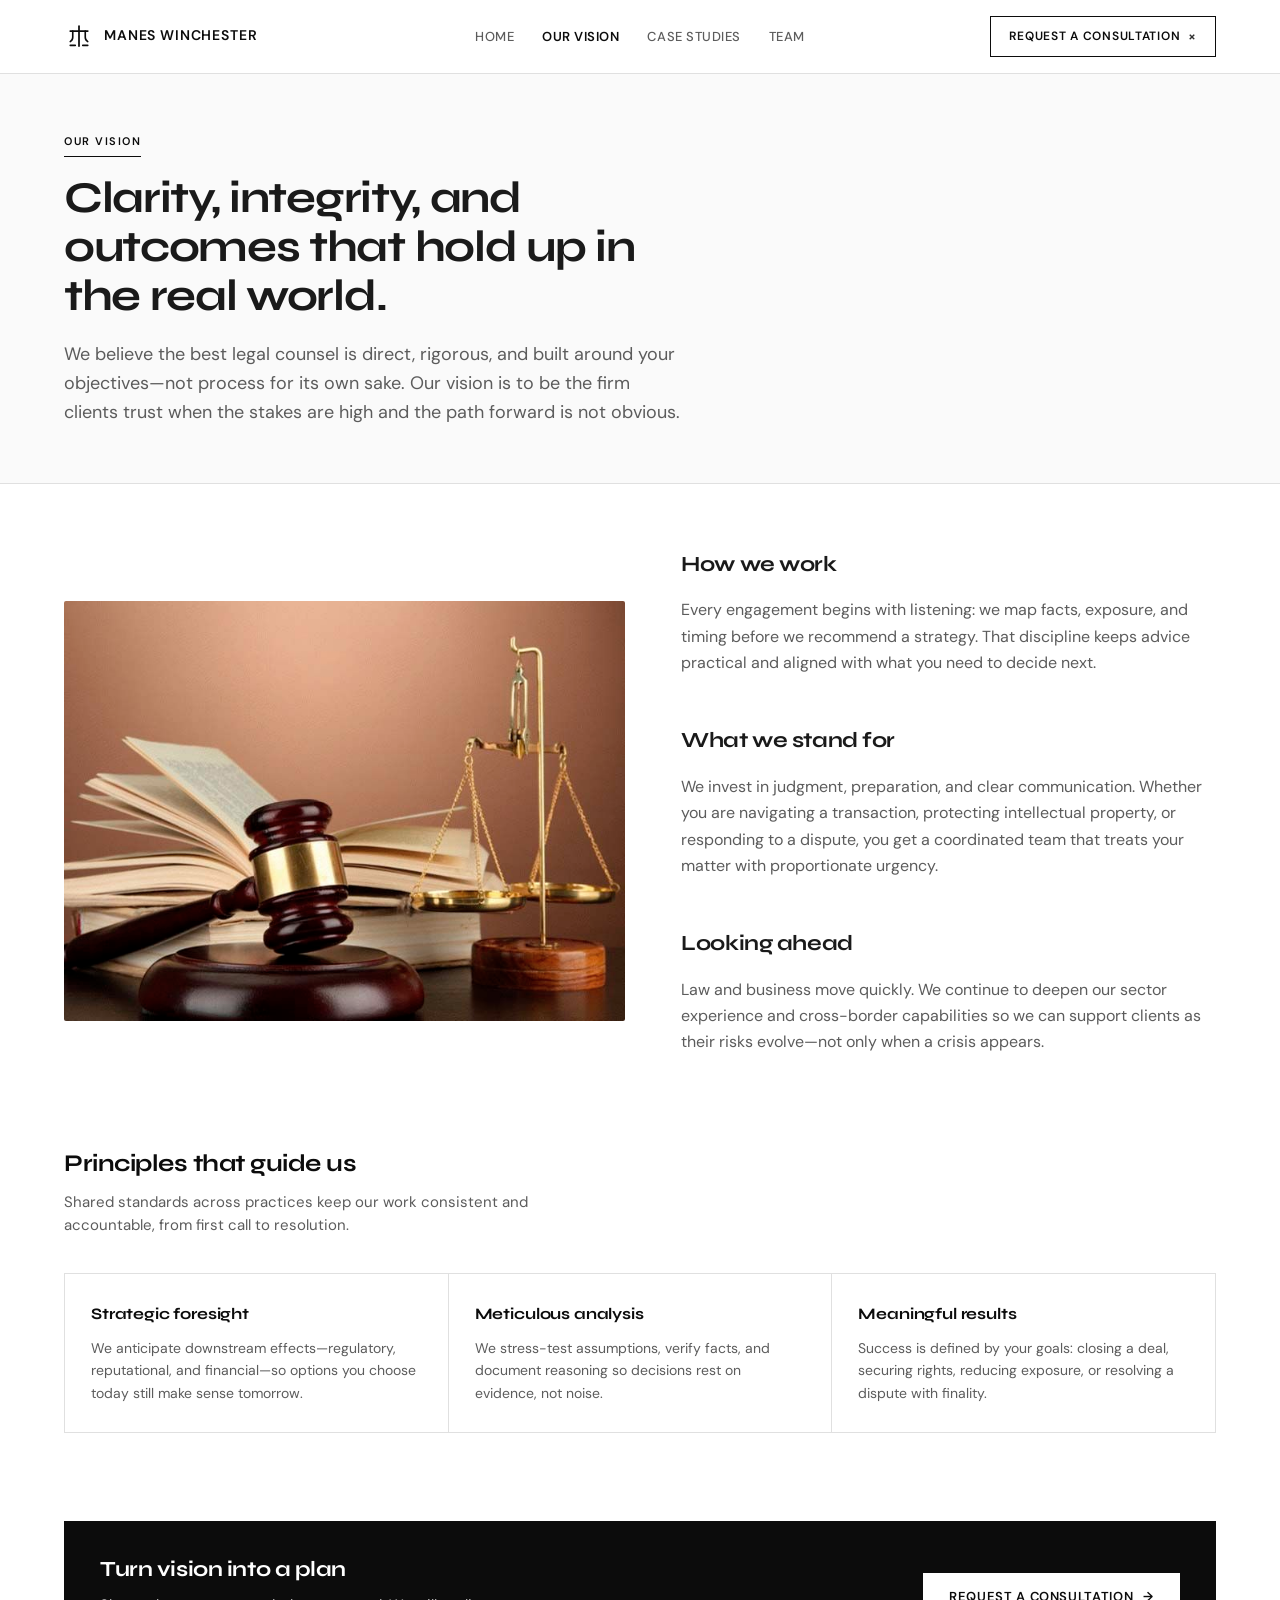
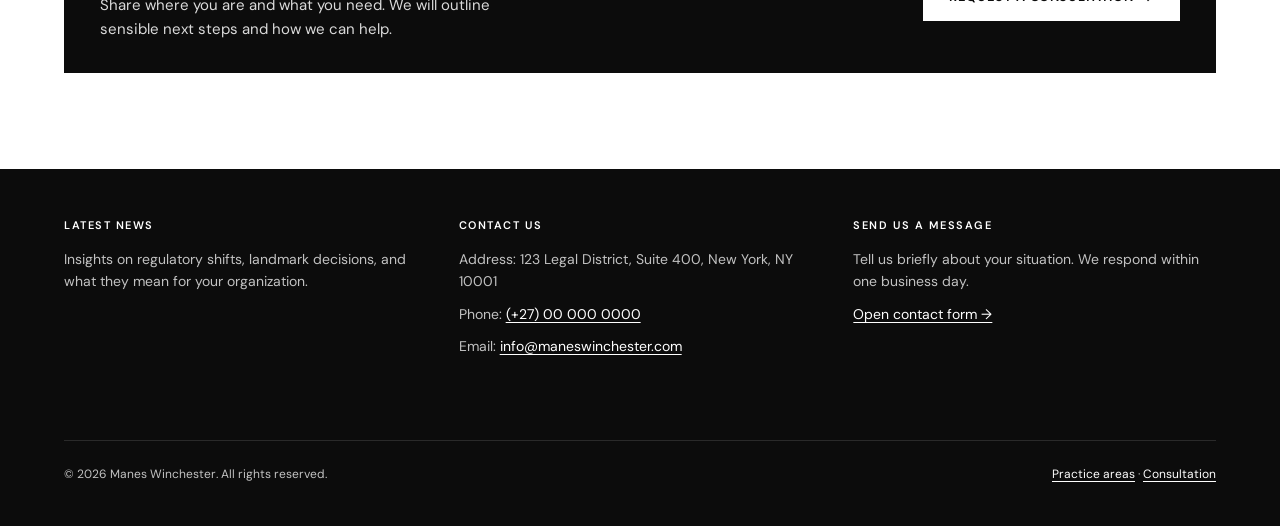
==== about.html @ 820bc34e "initial commit" ====
<!DOCTYPE html>
<html lang="en">
<head>
	<meta charset="UTF-8">
	<meta name="viewport" content="width=device-width, initial-scale=1">
	<title>Our Vision — Manes Winchester</title>
	<link rel="preconnect" href="https://fonts.googleapis.com">
	<link rel="preconnect" href="https://fonts.gstatic.com" crossorigin>
	<link href="https://fonts.googleapis.com/css2?family=DM+Sans:ital,opsz,wght@0,9..40,400;0,9..40,500;0,9..40,600;0,9..40,700;1,9..40,400&family=Syne:wght@500;600;700;800&display=swap" rel="stylesheet">
	<link rel="stylesheet" href="css/landing.css" type="text/css">
</head>
<body class="landing">
	<header class="site-nav site-nav--inner" id="top">
		<div class="landing-wrap">
			<a href="index.html" class="brand-mark" aria-label="Manes Winchester home">
				<svg width="30" height="30" viewBox="0 0 24 24" fill="none" xmlns="http://www.w3.org/2000/svg" aria-hidden="true">
					<path d="M12 4v16" stroke="currentColor" stroke-width="1.4" stroke-linecap="round"/>
					<path d="M5 8h14" stroke="currentColor" stroke-width="1.4" stroke-linecap="round"/>
					<path d="M7 8v5c0 1.5-.8 2.8-2 3.5M17 8v5c0 1.5.8 2.8 2 3.5" stroke="currentColor" stroke-width="1.3" stroke-linecap="round"/>
					<path d="M5 19.5h4M15 19.5h4" stroke="currentColor" stroke-width="1.3" stroke-linecap="round"/>
				</svg>
				<span>Manes Winchester</span>
			</a>
			<button type="button" class="nav-toggle" id="navToggle" aria-expanded="false" aria-controls="navMenu">Menu</button>
			<ul class="nav-links" id="navMenu" role="navigation">
				<li><a href="index.html">Home</a></li>
				<li><a href="about.html" aria-current="page">Our Vision</a></li>
				<li><a href="news.html">Case Studies</a></li>
				<li><a href="lawyers.html">Team</a></li>
			</ul>
			<a href="contact.html" class="btn-outline-light">Request a Consultation <span class="icon-x" aria-hidden="true">×</span></a>
		</div>
	</header>

	<main id="main">
		<section class="page-hero reveal reveal--instant" aria-labelledby="vision-heading">
			<div class="landing-wrap">
				<p class="section-label">Our Vision</p>
				<h1 id="vision-heading" class="page-hero-title">Clarity, integrity, and outcomes that hold up in the real world.</h1>
				<p class="page-hero-lede">We believe the best legal counsel is direct, rigorous, and built around your objectives—not process for its own sake. Our vision is to be the firm clients trust when the stakes are high and the path forward is not obvious.</p>
			</div>
		</section>

		<section class="vision-feature reveal" aria-labelledby="vision-story">
			<div class="landing-wrap vision-feature-grid">
				<img class="vision-feature-img" src="images/thumb-up.jpg" width="640" height="420" alt="Team collaboration">
				<div class="vision-prose" id="vision-story">
					<h2>How we work</h2>
					<p>Every engagement begins with listening: we map facts, exposure, and timing before we recommend a strategy. That discipline keeps advice practical and aligned with what you need to decide next.</p>
					<h2>What we stand for</h2>
					<p>We invest in judgment, preparation, and clear communication. Whether you are navigating a transaction, protecting intellectual property, or responding to a dispute, you get a coordinated team that treats your matter with proportionate urgency.</p>
					<h2>Looking ahead</h2>
					<p>Law and business move quickly. We continue to deepen our sector experience and cross-border capabilities so we can support clients as their risks evolve—not only when a crisis appears.</p>
				</div>
			</div>
		</section>

		<section class="vision-pillars reveal" aria-labelledby="pillars-title">
			<div class="landing-wrap">
				<div class="vision-pillars-head">
					<h2 id="pillars-title" class="vision-pillars-title">Principles that guide us</h2>
					<p class="vision-pillars-sub">Shared standards across practices keep our work consistent and accountable, from first call to resolution.</p>
				</div>
				<div class="vision-pillar-grid reveal-stagger">
					<div class="vision-pillar reveal-child">
						<h3>Strategic foresight</h3>
						<p>We anticipate downstream effects—regulatory, reputational, and financial—so options you choose today still make sense tomorrow.</p>
					</div>
					<div class="vision-pillar reveal-child">
						<h3>Meticulous analysis</h3>
						<p>We stress-test assumptions, verify facts, and document reasoning so decisions rest on evidence, not noise.</p>
					</div>
					<div class="vision-pillar reveal-child">
						<h3>Meaningful results</h3>
						<p>Success is defined by your goals: closing a deal, securing rights, reducing exposure, or resolving a dispute with finality.</p>
					</div>
				</div>
			</div>
		</section>

		<section class="vision-cta reveal" aria-labelledby="cta-heading">
			<div class="landing-wrap">
				<div class="vision-cta-inner">
					<div>
						<h2 id="cta-heading">Turn vision into a plan</h2>
						<p>Share where you are and what you need. We will outline sensible next steps and how we can help.</p>
					</div>
					<a href="contact.html" class="btn-solid-light">Request a consultation <span aria-hidden="true">→</span></a>
				</div>
			</div>
		</section>
	</main>

	<footer class="site-footer">
		<div class="landing-wrap">
			<div>
				<h4>Latest News</h4>
				<p>Insights on regulatory shifts, landmark decisions, and what they mean for your organization.</p>
			</div>
			<div>
				<h4>Contact Us</h4>
				<p><span>Address:</span> 123 Legal District, Suite 400, New York, NY 10001</p>
				<p><span>Phone:</span> <a href="tel:+1200222999">(+27) 00 000 0000</a></p>
				<p><span>Email:</span> <a href="mailto:info@maneswinchester.com">info@maneswinchester.com</a></p>
			</div>
			<div>
				<h4>Send Us a Message</h4>
				<p>Tell us briefly about your situation. We respond within one business day.</p>
				<p><a href="contact.html">Open contact form →</a></p>
			</div>
			<div class="footer-bar">
				<p>© 2026 Manes Winchester. All rights reserved.</p>
				<p><a href="practices.html">Practice areas</a> · <a href="contact.html">Consultation</a></p>
			</div>
		</div>
	</footer>

	<button type="button" class="scroll-top" id="scrollTop" aria-label="Scroll to top" aria-hidden="true" tabindex="-1">
		<span aria-hidden="true">↑</span>
	</button>

	<script src="js/reveal.js" defer></script>
	<script src="js/scroll-top.js" defer></script>
	<script>
	(function () {
		var toggle = document.getElementById('navToggle');
		var menu = document.getElementById('navMenu');
		if (toggle && menu) {
			toggle.addEventListener('click', function () {
				var open = menu.classList.toggle('is-open');
				toggle.setAttribute('aria-expanded', open ? 'true' : 'false');
			});
			menu.querySelectorAll('a').forEach(function (a) {
				a.addEventListener('click', function () {
					menu.classList.remove('is-open');
					toggle.setAttribute('aria-expanded', 'false');
				});
			});
		}
	})();
	</script>
</body>
</html>
---- css/landing.css ----
/* Landing page — editorial law firm layout */
:root {
	--ink: #0c0c0c;
	--ink-soft: #1a1a1a;
	--paper: #fafafa;
	--white: #ffffff;
	--line: #e0e0e0;
	--muted: #5c5c5c;
	--ease: cubic-bezier(0.4, 0, 0.2, 1);
}

*,
*::before,
*::after {
	box-sizing: border-box;
}

html {
	scroll-behavior: smooth;
}

body.landing {
	margin: 0;
	font-family: "DM Sans", system-ui, sans-serif;
	font-size: 16px;
	line-height: 1.55;
	color: var(--ink);
	background: var(--white);
	-webkit-font-smoothing: antialiased;
}

.landing a {
	color: inherit;
	text-decoration: none;
}

.landing img {
	max-width: 100%;
	height: auto;
	display: block;
}

.landing-wrap {
	max-width: 1200px;
	margin: 0 auto;
	padding: 0 24px;
}

/* —— Nav —— */
.site-nav {
	position: sticky;
	top: 0;
	left: 0;
	right: 0;
	z-index: 100;
	padding: 20px 0;
}

/* Home: bar stays readable over hero and light sections below */
.site-nav:not(.site-nav--inner) {
	background: rgba(255, 255, 255, 0.25);
	backdrop-filter: blur(14px);
	-webkit-backdrop-filter: blur(14px);
	border-bottom: 1px solid rgba(255, 255, 255, 0.1);
}

.site-nav .landing-wrap {
	display: grid;
	grid-template-columns: 1fr auto 1fr;
	align-items: center;
	gap: 20px;
}

.brand-mark {
	justify-self: start;
	display: flex;
	align-items: center;
	gap: 10px;
	color: var(--white);
	font-weight: 600;
	font-size: 14px;
	letter-spacing: 0.06em;
	text-transform: uppercase;
}

.nav-links {
	justify-self: center;
	display: flex;
	align-items: center;
	gap: 28px;
	list-style: none;
	margin: 0;
	padding: 0;
}

.site-nav .btn-outline-light {
	justify-self: end;
}

.brand-mark svg {
	flex-shrink: 0;
	opacity: 0.95;
}

.nav-links a {
	color: var(--ink);
	font-size: 13px;
	font-weight: 500;
	letter-spacing: 0.04em;
	text-transform: uppercase;
	transition: color 0.2s var(--ease);
}

.nav-links a:hover {
	color: var(--ink-soft);
}

.btn-outline-light {
	display: inline-flex;
	align-items: center;
	gap: 8px;
	padding: 10px 18px;
	border: 1px solid var(--ink);
	color: var(--white);
	font-size: 12px;
	font-weight: 600;
	letter-spacing: 0.06em;
	text-transform: uppercase;
	transition: background 0.2s var(--ease), color 0.2s var(--ease);
}

.btn-outline-light:hover {
	background: var(--ink-soft);
	color: var(--white);
}

.btn-outline-light .icon-x {
	font-size: 14px;
	line-height: 1;
	opacity: 0.85;
}

/* —— Inner pages (Our Vision, etc.) —— */
.site-nav--inner {
	background: var(--white);
	border-bottom: 1px solid var(--line);
	padding: 16px 0;
}

.site-nav--inner .brand-mark {
	color: var(--ink);
}

.site-nav--inner .brand-mark svg {
	opacity: 1;
}

.site-nav--inner .nav-links a {
	color: var(--muted);
}

.site-nav--inner .nav-links a:hover {
	color: var(--ink);
}

.site-nav--inner .nav-links a[aria-current="page"] {
	color: var(--ink);
	font-weight: 600;
}

.site-nav--inner .nav-links.is-open a {
	color: rgba(255, 255, 255, 0.9);
}

.site-nav--inner .nav-links.is-open a:hover {
	color: var(--white);
}

.site-nav--inner .nav-links.is-open a[aria-current="page"] {
	color: var(--white);
	font-weight: 600;
}

.site-nav--inner .btn-outline-light {
	border-color: var(--ink);
	color: var(--ink);
}

.site-nav--inner .btn-outline-light:hover {
	background: var(--ink);
	color: var(--white);
}

.site-nav--inner .nav-toggle {
	border-color: rgba(12, 12, 12, 0.35);
	color: var(--ink);
}

.page-hero {
	background: var(--paper);
	padding: 48px 0 56px;
	border-bottom: 1px solid var(--line);
}

.page-hero .section-label {
	margin-bottom: 16px;
}

.page-hero-title {
	font-family: "Syne", sans-serif;
	font-size: clamp(2rem, 4vw, 2.75rem);
	font-weight: 700;
	letter-spacing: -0.03em;
	line-height: 1.12;
	margin: 0 0 20px;
	max-width: 18ch;
	color: var(--ink-soft);
}

.page-hero-lede {
	font-size: 18px;
	line-height: 1.6;
	color: var(--muted);
	margin: 0;
	max-width: 52ch;
}

.vision-feature {
	padding: 64px 0 72px;
}

.vision-feature-grid {
	display: grid;
	grid-template-columns: minmax(0, 1.05fr) minmax(0, 1fr);
	gap: 48px 56px;
	align-items: center;
}

@media (max-width: 900px) {
	.vision-feature-grid {
		grid-template-columns: 1fr;
	}
}

.vision-feature-img {
	width: 100%;
	max-height: 420px;
	object-fit: cover;
	border-radius: 2px;
	filter: grayscale(0.12);
}

.vision-prose h2 {
	font-family: "Syne", sans-serif;
	font-size: 1.35rem;
	font-weight: 700;
	margin: 2.2em 0 0.75em;
	letter-spacing: -0.02em;
	color: var(--ink-soft);
}

.vision-prose h2:first-child {
	margin-top: 0;
}

.vision-prose p {
	margin: 0 0 1.1em;
	color: var(--muted);
	font-size: 16px;
	line-height: 1.65;
}

.vision-prose a {
	color: var(--ink);
	text-decoration: underline;
	text-underline-offset: 3px;
}

.vision-prose a:hover {
	color: var(--ink-soft);
}

.vision-pillars {
	padding: 0 0 88px;
}

.vision-pillars-head {
	margin-bottom: 36px;
}

.vision-pillars-title {
	font-family: "Syne", sans-serif;
	font-size: 1.5rem;
	font-weight: 700;
	margin: 0 0 8px;
	letter-spacing: -0.02em;
}

.vision-pillars-sub {
	margin: 0;
	font-size: 15px;
	color: var(--muted);
	max-width: 48ch;
}

.vision-pillar-grid {
	display: grid;
	grid-template-columns: repeat(3, 1fr);
	gap: 1px;
	background: var(--line);
	border: 1px solid var(--line);
}

@media (max-width: 768px) {
	.vision-pillar-grid {
		grid-template-columns: 1fr;
	}
}

.vision-pillar {
	background: var(--white);
	padding: 28px 26px;
}

.vision-pillar h3 {
	font-family: "Syne", sans-serif;
	font-size: 1rem;
	font-weight: 700;
	margin: 0 0 10px;
	letter-spacing: -0.01em;
}

.vision-pillar p {
	margin: 0;
	font-size: 14px;
	line-height: 1.6;
	color: var(--muted);
}

.vision-cta {
	padding: 0 0 96px;
}

.vision-cta-inner {
	display: flex;
	flex-wrap: wrap;
	align-items: center;
	justify-content: space-between;
	gap: 24px;
	padding: 32px 36px;
	background: var(--ink);
	color: rgba(255, 255, 255, 0.85);
}

.vision-cta-inner h2 {
	font-family: "Syne", sans-serif;
	font-size: 1.35rem;
	font-weight: 700;
	color: var(--white);
	margin: 0 0 8px;
	letter-spacing: -0.02em;
}

.vision-cta-inner p {
	margin: 0;
	font-size: 15px;
	max-width: 42ch;
}

.vision-cta .btn-solid-light {
	text-decoration: none;
}

/* —— Case studies listing —— */
.case-page {
	padding-bottom: 96px;
}

.case-layout {
	display: grid;
	grid-template-columns: minmax(0, 260px) minmax(0, 1fr);
	gap: 48px 56px;
	padding: 56px 0 0;
	align-items: start;
}

@media (max-width: 900px) {
	.case-layout {
		grid-template-columns: 1fr;
		padding-top: 40px;
	}
}

.case-sidebar {
	position: sticky;
	top: 96px;
	align-self: start;
	display: flex;
	flex-direction: column;
	gap: 20px;
}

@media (max-width: 900px) {
	.case-sidebar {
		position: static;
	}
}

.case-side-card {
	background: var(--paper);
	border: 1px solid var(--line);
	padding: 24px 22px;
}

.case-side-card h2 {
	font-family: "Syne", sans-serif;
	font-size: 0.95rem;
	font-weight: 700;
	margin: 0 0 12px;
	letter-spacing: -0.01em;
}

.case-side-card p {
	margin: 0 0 12px;
	font-size: 14px;
	line-height: 1.6;
	color: var(--muted);
}

.case-side-card p:last-child {
	margin-bottom: 0;
}

.case-side-card .quote {
	font-style: italic;
	color: var(--ink-soft);
}

.case-side-card .quote span {
	display: block;
	margin-top: 12px;
	font-style: normal;
	font-size: 12px;
	font-weight: 600;
	letter-spacing: 0.06em;
	text-transform: uppercase;
	color: var(--muted);
}

.case-side-card .case-card-link {
	margin-top: 4px;
}

.case-list {
	list-style: none;
	margin: 0;
	padding: 0;
}

.case-card {
	display: grid;
	grid-template-columns: minmax(0, 220px) minmax(0, 1fr);
	gap: 28px 36px;
	padding: 36px 0;
	border-top: 1px solid var(--line);
	align-items: start;
}

.case-card:last-child {
	border-bottom: 1px solid var(--line);
}

@media (max-width: 640px) {
	.case-card {
		grid-template-columns: 1fr;
		gap: 18px;
	}
}

.case-card-img {
	width: 100%;
	aspect-ratio: 4 / 5;
	object-fit: cover;
	filter: grayscale(0.15);
}

.case-card-body {
	min-width: 0;
}

.case-card-meta {
	font-size: 11px;
	font-weight: 600;
	letter-spacing: 0.12em;
	text-transform: uppercase;
	color: var(--muted);
	margin: 0 0 10px;
}

.case-card-body h2 {
	font-family: "Syne", sans-serif;
	font-size: clamp(1.2rem, 2vw, 1.45rem);
	font-weight: 700;
	margin: 0 0 12px;
	letter-spacing: -0.02em;
	line-height: 1.2;
	color: var(--ink-soft);
}

.case-card-body p {
	margin: 0;
	font-size: 15px;
	line-height: 1.65;
	color: var(--muted);
}

.case-card-link {
	display: inline-flex;
	align-items: center;
	gap: 8px;
	margin-top: 18px;
	font-size: 11px;
	font-weight: 600;
	letter-spacing: 0.1em;
	text-transform: uppercase;
	color: var(--ink);
	border-bottom: 1px solid var(--ink);
	padding-bottom: 2px;
	transition: opacity 0.2s var(--ease);
}

.case-card-link:hover {
	opacity: 0.65;
}

/* —— Team —— */
.team-page {
	padding-bottom: 96px;
}

.team-layout {
	display: grid;
	grid-template-columns: minmax(0, 260px) minmax(0, 1fr);
	gap: 48px 56px;
	padding: 56px 0 0;
	align-items: start;
}

@media (max-width: 900px) {
	.team-layout {
		grid-template-columns: 1fr;
		padding-top: 40px;
	}
}

.team-sidebar {
	position: sticky;
	top: 96px;
	align-self: start;
	display: flex;
	flex-direction: column;
	gap: 20px;
}

@media (max-width: 900px) {
	.team-sidebar {
		position: static;
	}
}

.team-tier {
	margin-bottom: 56px;
}

.team-tier:last-child {
	margin-bottom: 0;
}

.team-tier-title {
	font-family: "Syne", sans-serif;
	font-size: 1.15rem;
	font-weight: 700;
	margin: 0 0 22px;
	letter-spacing: -0.02em;
	padding-bottom: 14px;
	border-bottom: 1px solid var(--line);
	color: var(--ink-soft);
}

.team-grid {
	display: grid;
	grid-template-columns: repeat(auto-fill, minmax(240px, 1fr));
	gap: 22px;
}

.team-card {
	border: 1px solid var(--line);
	background: var(--white);
	display: flex;
	flex-direction: column;
	min-height: 100%;
	transition: border-color 0.2s var(--ease), box-shadow 0.2s var(--ease);
}

.team-card:hover {
	border-color: rgba(12, 12, 12, 0.22);
	box-shadow: 0 10px 36px rgba(0, 0, 0, 0.06);
}

.team-photo {
	width: 100%;
	aspect-ratio: 1;
	object-fit: cover;
	object-position: top center;
	filter: grayscale(0.12);
}

.team-card-body {
	padding: 20px 20px 22px;
	flex: 1;
	display: flex;
	flex-direction: column;
}

.team-card-name {
	font-family: "Syne", sans-serif;
	font-size: 1.1rem;
	font-weight: 700;
	margin: 0 0 6px;
	letter-spacing: -0.02em;
	color: var(--ink-soft);
}

.team-card-role {
	margin: 0 0 14px;
	font-size: 11px;
	font-weight: 600;
	letter-spacing: 0.1em;
	text-transform: uppercase;
	color: var(--muted);
}

.team-card-bio {
	margin: 0;
	font-size: 14px;
	line-height: 1.6;
	color: var(--muted);
	flex: 1;
}

.team-card-contact {
	margin-top: 18px;
	font-size: 12px;
	font-weight: 600;
	letter-spacing: 0.06em;
	text-transform: uppercase;
}

.team-card-contact a {
	color: var(--ink);
	border-bottom: 1px solid var(--ink);
	padding-bottom: 2px;
	transition: opacity 0.2s var(--ease);
}

.team-card-contact a:hover {
	opacity: 0.6;
}

.case-side-card .team-card-contact {
	margin-top: 12px;
}

/* —— Request a consultation / contact —— */
.contact-page {
	padding-bottom: 96px;
}

.contact-layout {
	display: grid;
	grid-template-columns: minmax(0, 280px) minmax(0, 1fr);
	gap: 48px 56px;
	padding: 56px 0 0;
	align-items: start;
}

@media (max-width: 900px) {
	.contact-layout {
		grid-template-columns: 1fr;
		padding-top: 40px;
	}
}

.contact-aside {
	position: sticky;
	top: 96px;
	align-self: start;
	display: flex;
	flex-direction: column;
	gap: 20px;
}

@media (max-width: 900px) {
	.contact-aside {
		position: static;
	}
}

.contact-detail {
	font-size: 15px;
	line-height: 1.65;
	color: var(--muted);
	margin: 0 0 14px;
}

.contact-detail:last-child {
	margin-bottom: 0;
}

.contact-detail strong {
	display: block;
	font-size: 11px;
	font-weight: 600;
	letter-spacing: 0.12em;
	text-transform: uppercase;
	color: var(--ink);
	margin-bottom: 6px;
}

.contact-detail a {
	color: var(--ink);
	text-decoration: underline;
	text-underline-offset: 3px;
}

.contact-form-wrap {
	max-width: 560px;
}

.contact-form-intro {
	font-size: 15px;
	line-height: 1.65;
	color: var(--muted);
	margin: 0 0 28px;
}

.contact-form {
	display: flex;
	flex-direction: column;
	gap: 20px;
}

.contact-field {
	display: flex;
	flex-direction: column;
	gap: 8px;
}

.contact-field label {
	font-size: 11px;
	font-weight: 600;
	letter-spacing: 0.1em;
	text-transform: uppercase;
	color: var(--ink);
}

.contact-field input,
.contact-field textarea,
.contact-field select {
	width: 100%;
	padding: 12px 14px;
	font-family: inherit;
	font-size: 15px;
	line-height: 1.45;
	color: var(--ink);
	background: var(--white);
	border: 1px solid var(--line);
	border-radius: 0;
	transition: border-color 0.2s var(--ease), box-shadow 0.2s var(--ease);
}

.contact-field input::placeholder,
.contact-field textarea::placeholder {
	color: #9a9a9a;
}

.contact-field input:hover,
.contact-field textarea:hover,
.contact-field select:hover {
	border-color: #c6c6c6;
}

.contact-field input:focus,
.contact-field textarea:focus,
.contact-field select:focus {
	outline: none;
	border-color: var(--ink);
	box-shadow: 0 0 0 1px var(--ink);
}

.contact-field textarea {
	min-height: 160px;
	resize: vertical;
}

.contact-field select {
	cursor: pointer;
	appearance: none;
	background-image: url("data:image/svg+xml,%3Csvg xmlns='http://www.w3.org/2000/svg' width='12' height='8' viewBox='0 0 12 8'%3E%3Cpath fill='%235c5c5c' d='M1 1.5L6 6l5-4.5'/%3E%3C/svg%3E");
	background-repeat: no-repeat;
	background-position: right 14px center;
	padding-right: 40px;
}

.contact-row-split {
	display: grid;
	grid-template-columns: 1fr 1fr;
	gap: 16px 20px;
}

@media (max-width: 520px) {
	.contact-row-split {
		grid-template-columns: 1fr;
	}
}

.contact-form .btn-solid-dark {
	margin-top: 8px;
	align-self: flex-start;
	min-width: 200px;
	padding: 14px 24px;
	font-size: 12px;
}

.contact-form-note {
	font-size: 13px;
	color: var(--muted);
	margin: 16px 0 0;
	line-height: 1.55;
}

.site-nav--inner a.btn-outline-light[aria-current="page"] {
	background: var(--ink);
	color: var(--white);
	border-color: var(--ink);
}

.site-nav--inner a.btn-outline-light[aria-current="page"]:hover {
	opacity: 0.92;
}

/* —— Practice areas —— */
.practices-page {
	padding-bottom: 96px;
}

.practices-layout {
	display: grid;
	grid-template-columns: minmax(0, 260px) minmax(0, 1fr);
	gap: 48px 56px;
	padding: 56px 0 0;
	align-items: start;
}

@media (max-width: 900px) {
	.practices-layout {
		grid-template-columns: 1fr;
		padding-top: 40px;
	}
}

.practices-sidebar {
	position: sticky;
	top: 96px;
	align-self: start;
	display: flex;
	flex-direction: column;
	gap: 20px;
}

@media (max-width: 900px) {
	.practices-sidebar {
		position: static;
	}
}

.practice-jump-list {
	list-style: none;
	margin: 0;
	padding: 0;
}

.practice-jump-list li {
	border-bottom: 1px solid var(--line);
}

.practice-jump-list a {
	display: block;
	padding: 10px 0;
	font-size: 13px;
	font-weight: 500;
	color: var(--muted);
	transition: color 0.2s var(--ease), padding-left 0.2s var(--ease);
}

.practice-jump-list a:hover {
	color: var(--ink);
	padding-left: 4px;
}

.practices-intro {
	font-size: 16px;
	line-height: 1.65;
	color: var(--muted);
	margin: 0 0 36px;
	max-width: 62ch;
}

.practice-grid {
	display: grid;
	grid-template-columns: repeat(auto-fill, minmax(280px, 1fr));
	gap: 22px;
}

.practice-card {
	border: 1px solid var(--line);
	background: var(--white);
	display: flex;
	flex-direction: column;
	min-height: 100%;
	transition: border-color 0.2s var(--ease), box-shadow 0.2s var(--ease);
	scroll-margin-top: 104px;
}

.practice-card:hover {
	border-color: rgba(12, 12, 12, 0.2);
	box-shadow: 0 12px 40px rgba(0, 0, 0, 0.07);
}

.practice-card-media {
	display: block;
	overflow: hidden;
	aspect-ratio: 16 / 10;
}

.practice-card-media img {
	width: 100%;
	height: 100%;
	object-fit: cover;
	filter: grayscale(0.12);
	transition: transform 0.45s var(--ease), filter 0.35s var(--ease);
}

.practice-card:hover .practice-card-media img {
	transform: scale(1.03);
	filter: grayscale(0);
}

.practice-card-body {
	padding: 22px 22px 24px;
	display: flex;
	flex-direction: column;
	flex: 1;
}

.practice-card-body h2 {
	font-family: "Syne", sans-serif;
	font-size: 1.2rem;
	font-weight: 700;
	margin: 0 0 10px;
	letter-spacing: -0.02em;
	line-height: 1.2;
	color: var(--ink-soft);
}

.practice-card-body p {
	margin: 0 0 18px;
	font-size: 14px;
	line-height: 1.6;
	color: var(--muted);
	flex: 1;
}

.practice-card-body .case-card-link {
	margin-top: auto;
}

.practice-aside-copy {
	margin: 0;
	font-size: 14px;
	line-height: 1.6;
	color: var(--muted);
}

.case-side-card .practice-aside-cta {
	margin-top: 14px;
}

/* —— Hero —— */
.hero {
	position: relative;
	min-height: calc(100vh - 88px);
	min-height: calc(100dvh - 88px);
	min-height: calc(100svh - 88px);
	display: flex;
	flex-direction: column;
	justify-content: flex-end;
	padding: 56px 0 48px;
	color: var(--white);
	overflow: hidden;
}

.hero-bg {
	position: absolute;
	inset: 0;
	background:
		linear-gradient(105deg, rgba(8, 8, 8, 0.88) 0%, rgba(8, 8, 8, 0.45) 45%, rgba(8, 8, 8, 0.55) 100%),
		url("../images/meeting.jpeg") center / cover no-repeat;
	z-index: 0;
}

.hero-inner {
	position: relative;
	z-index: 1;
	width: 100%;
}

.hero-grid {
	display: grid;
	grid-template-columns: 1fr 1fr;
	grid-template-areas:
		"stats aside"
		"headline .";
	gap: 28px 48px;
	align-items: start;
}

.hero-stats {
	grid-area: stats;
	display: flex;
	flex-direction: column;
	gap: 6px;
	font-size: 13px;
	font-weight: 500;
	letter-spacing: 0.02em;
	opacity: 0.95;
}

.hero-stats span {
	display: block;
}

.hero-aside {
	grid-area: aside;
	justify-self: end;
	text-align: right;
	font-size: 15px;
	line-height: 1.65;
	max-width: 36ch;
	opacity: 0.92;
	margin: 0;
}

.hero-headline {
	grid-area: headline;
	font-family: "Syne", sans-serif;
	font-size: clamp(2.1rem, 4.5vw, 3.35rem);
	font-weight: 700;
	line-height: 1.08;
	letter-spacing: -0.02em;
	margin: 8px 0 0;
	max-width: 14ch;
}

@media (max-width: 900px) {
	.hero-grid {
		grid-template-areas:
			"stats stats"
			"aside aside"
			"headline headline";
	}

	.hero-aside {
		justify-self: start;
		text-align: left;
	}
}

.hero-actions {
	display: flex;
	flex-wrap: wrap;
	align-items: flex-end;
	justify-content: space-between;
	gap: 20px;
	margin-top: 36px;
}

.btn-solid-light {
	display: inline-flex;
	align-items: center;
	gap: 10px;
	padding: 14px 26px;
	background: var(--white);
	color: var(--ink);
	font-size: 13px;
	font-weight: 600;
	letter-spacing: 0.05em;
	text-transform: uppercase;
	border: none;
	cursor: pointer;
	transition: transform 0.2s var(--ease), box-shadow 0.2s var(--ease);
}

.btn-solid-light:hover {
	transform: translateY(-1px);
	box-shadow: 0 12px 32px rgba(0, 0, 0, 0.2);
}

/* .landing a { color: inherit } beats .btn-solid-light alone — keep label readable */
.landing a.btn-solid-light {
	color: var(--ink);
}

.hero-foot {
	font-size: 12px;
	letter-spacing: 0.08em;
	text-transform: uppercase;
	opacity: 0.75;
	margin: 0;
}

/* —— Section labels —— */
.section-label {
	font-size: 11px;
	font-weight: 600;
	letter-spacing: 0.14em;
	text-transform: uppercase;
	border-bottom: 1px solid currentColor;
	display: inline-block;
	padding-bottom: 6px;
	margin-bottom: 20px;
	color: var(--ink);
}

.section-label.on-dark {
	color: var(--white);
	border-color: rgba(255, 255, 255, 0.5);
}

/* —— About —— */
.about {
	padding: 96px 0 100px;
	background: var(--white);
}

.about-grid {
	display: grid;
	grid-template-columns: minmax(0, 0.9fr) minmax(0, 1.4fr) minmax(0, 0.85fr);
	gap: 40px 48px;
	align-items: start;
}

@media (max-width: 960px) {
	.about-grid {
		grid-template-columns: 1fr;
	}
}

.about-side {
	font-size: 14px;
	color: var(--muted);
}

.about-thumb {
	width: 100%;
	max-width: 160px;
	aspect-ratio: 1;
	object-fit: cover;
	margin: 20px 0 16px;
	filter: grayscale(0.15);
}

.about-main .lead {
	font-family: "Syne", sans-serif;
	font-size: clamp(1.35rem, 2.2vw, 1.65rem);
	font-weight: 600;
	line-height: 1.45;
	margin: 0 0 28px;
	color: var(--ink-soft);
}

.about-rule {
	height: 1px;
	background: var(--line);
	margin: 28px 0 24px;
	max-width: 120px;
}

.btn-outline-dark {
	display: inline-flex;
	align-items: center;
	gap: 8px;
	padding: 12px 22px;
	border: 1px solid var(--ink);
	font-size: 12px;
	font-weight: 600;
	letter-spacing: 0.06em;
	text-transform: uppercase;
	transition: background 0.2s var(--ease), color 0.2s var(--ease);
}

.btn-outline-dark:hover {
	background: var(--ink);
	color: var(--white);
}

.about-right-meta {
	font-size: 12px;
	letter-spacing: 0.12em;
	text-transform: uppercase;
	color: var(--muted);
	margin-bottom: 12px;
}

.about-right-img {
	width: 100%;
	aspect-ratio: 4 / 3;
	object-fit: cover;
	filter: grayscale(0.2);
}

/* —— Services —— */
.services {
	padding: 88px 0 100px;
	background: var(--paper);
	border-top: 1px solid var(--line);
}

.services-head {
	display: flex;
	flex-wrap: wrap;
	align-items: flex-end;
	justify-content: space-between;
	gap: 24px;
	margin-bottom: 48px;
}

.services-title {
	font-family: "Syne", sans-serif;
	font-size: clamp(1.6rem, 2.8vw, 2.25rem);
	font-weight: 700;
	letter-spacing: -0.02em;
	margin: 0;
	max-width: 18ch;
	display: flex;
	align-items: center;
	gap: 12px;
}

.services-title .arrow-diag {
	font-size: 1.1rem;
	opacity: 0.6;
}

.service-list {
	border-top: 1px solid var(--line);
}

.service-item {
	border-bottom: 1px solid var(--line);
}

.service-item summary {
	list-style: none;
	cursor: pointer;
	display: grid;
	grid-template-columns: 120px 1fr;
	gap: 24px;
	padding: 20px 0;
	align-items: center;
}

.service-item summary::-webkit-details-marker {
	display: none;
}

@media (max-width: 640px) {
	.service-item summary {
		grid-template-columns: 72px 1fr;
		gap: 16px;
	}
}

.service-thumb {
	width: 100%;
	height: 72px;
	object-fit: cover;
	transition: height 0.35s var(--ease);
}

.service-item[open] .service-thumb {
	height: 200px;
}

@media (max-width: 640px) {
	.service-item[open] .service-thumb {
		height: 140px;
	}
}

.service-summary-text {
	display: flex;
	align-items: baseline;
	gap: 12px;
	flex-wrap: wrap;
}

.service-num {
	font-size: 13px;
	font-weight: 600;
	letter-spacing: 0.08em;
	color: var(--muted);
}

.service-name {
	font-family: "Syne", sans-serif;
	font-size: 1.15rem;
	font-weight: 600;
}

.service-panel {
	display: grid;
	grid-template-columns: 120px 1fr;
	gap: 24px;
	padding: 0 0 28px;
}

@media (max-width: 900px) {
	.service-panel {
		grid-template-columns: 1fr;
		padding-left: 0;
	}
}

.service-panel-spacer {
	display: none;
}

@media (min-width: 901px) {
	.service-panel-spacer {
		display: block;
	}
}

.service-detail {
	display: grid;
	grid-template-columns: 1fr minmax(0, 1.1fr);
	gap: 28px 40px;
	align-items: start;
}

@media (max-width: 768px) {
	.service-detail {
		grid-template-columns: 1fr;
	}
}

.service-handled {
	font-size: 10px;
	font-weight: 700;
	letter-spacing: 0.16em;
	text-transform: uppercase;
	color: var(--muted);
	margin-bottom: 10px;
}

.service-names {
	font-size: 14px;
	font-weight: 500;
	line-height: 1.6;
	margin-bottom: 16px;
}

.service-desc {
	font-size: 14px;
	color: var(--muted);
	margin: 0;
	line-height: 1.65;
}

.btn-solid-dark {
	display: inline-flex;
	align-items: center;
	justify-content: center;
	padding: 11px 20px;
	background: var(--ink);
	color: var(--white) !important;
	font-size: 11px;
	font-weight: 600;
	letter-spacing: 0.08em;
	text-transform: uppercase;
	border: none;
	cursor: pointer;
	margin-top: 18px;
	transition: opacity 0.2s var(--ease);
}

.btn-solid-dark:hover {
	opacity: 0.88;
}

.service-item:not([open]) .service-panel {
	display: none;
}

/* —— Advantage —— */
.advantage {
	padding: 96px 0 100px;
	background: var(--white);
}

.advantage-intro {
	text-align: center;
	max-width: 520px;
	margin: 0 auto 56px;
}

.advantage-intro .section-label {
	margin-bottom: 16px;
}

.advantage-intro h2 {
	font-family: "Syne", sans-serif;
	font-size: clamp(1.5rem, 2.6vw, 2rem);
	font-weight: 700;
	letter-spacing: -0.02em;
	margin: 0;
	line-height: 1.2;
}

.advantage-layout {
	display: grid;
	grid-template-columns: minmax(0, 0.42fr) minmax(0, 1fr);
	gap: 40px;
	align-items: stretch;
}

@media (max-width: 900px) {
	.advantage-layout {
		grid-template-columns: 1fr;
	}
}

.advantage-photo {
	width: 100%;
	aspect-ratio: 1;
	object-fit: cover;
	filter: grayscale(0.15);
}

.advantage-grid {
	display: grid;
	grid-template-columns: 1fr 1fr;
	border: 1px solid var(--line);
}

.advantage-cell {
	padding: 28px 26px;
	border-right: 1px solid var(--line);
	border-bottom: 1px solid var(--line);
	margin: 0 -1px -1px 0;
}

.advantage-cell:nth-child(2n) {
	border-right: none;
}

.advantage-cell:nth-last-child(-n + 2) {
	border-bottom: none;
	margin-bottom: 0;
}

@media (max-width: 600px) {
	.advantage-grid {
		grid-template-columns: 1fr;
	}

	.advantage-cell {
		border-right: none;
	}

	.advantage-cell:not(:last-child) {
		border-bottom: 1px solid var(--line);
	}
}

.advantage-cell h3 {
	font-family: "Syne", sans-serif;
	font-size: 1.05rem;
	font-weight: 700;
	margin: 0 0 10px;
}

.advantage-cell p {
	font-size: 14px;
	color: var(--muted);
	margin: 0;
	line-height: 1.6;
}

/* —— Footer —— */
.site-footer {
	background: var(--ink);
	color: rgba(255, 255, 255, 0.75);
	padding: 48px 0 32px;
	font-size: 14px;
}

.site-footer .landing-wrap {
	display: grid;
	grid-template-columns: repeat(3, 1fr);
	gap: 32px;
}

@media (max-width: 768px) {
	.site-footer .landing-wrap {
		grid-template-columns: 1fr;
	}
}

.site-footer h4 {
	color: var(--white);
	font-size: 11px;
	font-weight: 600;
	letter-spacing: 0.14em;
	text-transform: uppercase;
	margin: 0 0 14px;
}

.site-footer p {
	margin: 0 0 10px;
	line-height: 1.6;
}

.site-footer a {
	color: var(--white);
	text-decoration: underline;
	text-underline-offset: 3px;
}

.footer-bar {
	grid-column: 1 / -1;
	margin-top: 40px;
	padding-top: 24px;
	border-top: 1px solid rgba(255, 255, 255, 0.12);
	display: flex;
	flex-wrap: wrap;
	justify-content: space-between;
	gap: 16px;
	font-size: 12px;
}

/* —— Scroll reveal —— */
html:not(.js-reveal-ready) .reveal,
html:not(.js-reveal-ready) .reveal-stagger > .reveal-child {
	opacity: 1;
	transform: none;
}

.reveal {
	opacity: 0;
	transform: translateY(32px);
	transition:
		opacity 0.75s var(--ease),
		transform 0.75s var(--ease);
}

.reveal.is-visible {
	opacity: 1;
	transform: translateY(0);
}

.reveal-stagger > .reveal-child {
	opacity: 0;
	transform: translateY(24px);
	transition:
		opacity 0.6s var(--ease),
		transform 0.6s var(--ease);
}

.reveal-stagger.is-visible > .reveal-child {
	opacity: 1;
	transform: translateY(0);
}

.reveal-stagger.is-visible > .reveal-child:nth-child(1) { transition-delay: 0.05s; }
.reveal-stagger.is-visible > .reveal-child:nth-child(2) { transition-delay: 0.12s; }
.reveal-stagger.is-visible > .reveal-child:nth-child(3) { transition-delay: 0.19s; }
.reveal-stagger.is-visible > .reveal-child:nth-child(4) { transition-delay: 0.26s; }
.reveal-stagger.is-visible > .reveal-child:nth-child(5) { transition-delay: 0.33s; }
.reveal-stagger.is-visible > .reveal-child:nth-child(6) { transition-delay: 0.4s; }
.reveal-stagger.is-visible > .reveal-child:nth-child(7) { transition-delay: 0.47s; }
.reveal-stagger.is-visible > .reveal-child:nth-child(8) { transition-delay: 0.54s; }

@media (prefers-reduced-motion: reduce) {
	.reveal,
	.reveal-stagger > .reveal-child {
		opacity: 1 !important;
		transform: none !important;
		transition: none !important;
	}
}

/* —— Scroll to top —— */
.scroll-top {
	position: fixed;
	right: 24px;
	bottom: 28px;
	z-index: 90;
	display: flex;
	align-items: center;
	justify-content: center;
	width: 48px;
	height: 48px;
	padding: 0;
	border: 1px solid var(--line);
	background: var(--white);
	color: var(--ink);
	font-size: 18px;
	line-height: 1;
	cursor: pointer;
	box-shadow: 0 8px 28px rgba(0, 0, 0, 0.1);
	opacity: 0;
	visibility: hidden;
	transform: translateY(12px);
	transition:
		opacity 0.25s var(--ease),
		transform 0.25s var(--ease),
		visibility 0.25s var(--ease),
		background 0.2s var(--ease),
		color 0.2s var(--ease),
		border-color 0.2s var(--ease);
}

.scroll-top.is-visible {
	opacity: 1;
	visibility: visible;
	transform: translateY(0);
}

.scroll-top:hover {
	background: var(--ink);
	color: var(--white);
	border-color: var(--ink);
}

.scroll-top:focus-visible {
	outline: 2px solid var(--ink);
	outline-offset: 3px;
}

@media (prefers-reduced-motion: reduce) {
	.scroll-top {
		transition: none;
	}
}

/* Mobile nav */
.nav-toggle {
	display: none;
	background: transparent;
	border: 1px solid rgba(255, 255, 255, 0.5);
	color: var(--white);
	padding: 8px 12px;
	font-size: 11px;
	text-transform: uppercase;
	letter-spacing: 0.08em;
	cursor: pointer;
	position: relative;
	z-index: 40;
}

@media (max-width: 900px) {
	.site-nav .landing-wrap {
		display: flex;
		justify-content: space-between;
		align-items: center;
		flex-wrap: wrap;
	}

	.brand-mark {
		justify-self: auto;
	}

	.nav-links {
		justify-self: auto;
	}

	.site-nav .btn-outline-light {
		justify-self: auto;
	}

	.nav-toggle {
		display: inline-flex;
	}

	.nav-links {
		position: fixed;
		inset: 0;
		top: 0;
		background: rgba(10, 10, 10, 0.97);
		flex-direction: column;
		justify-content: center;
		gap: 24px;
		opacity: 0;
		pointer-events: none;
		transition: opacity 0.25s var(--ease);
		z-index: 30;
	}

	.nav-links.is-open {
		opacity: 1;
		pointer-events: auto;
	}

	.site-nav .btn-outline-light {
		display: none;
	}
}
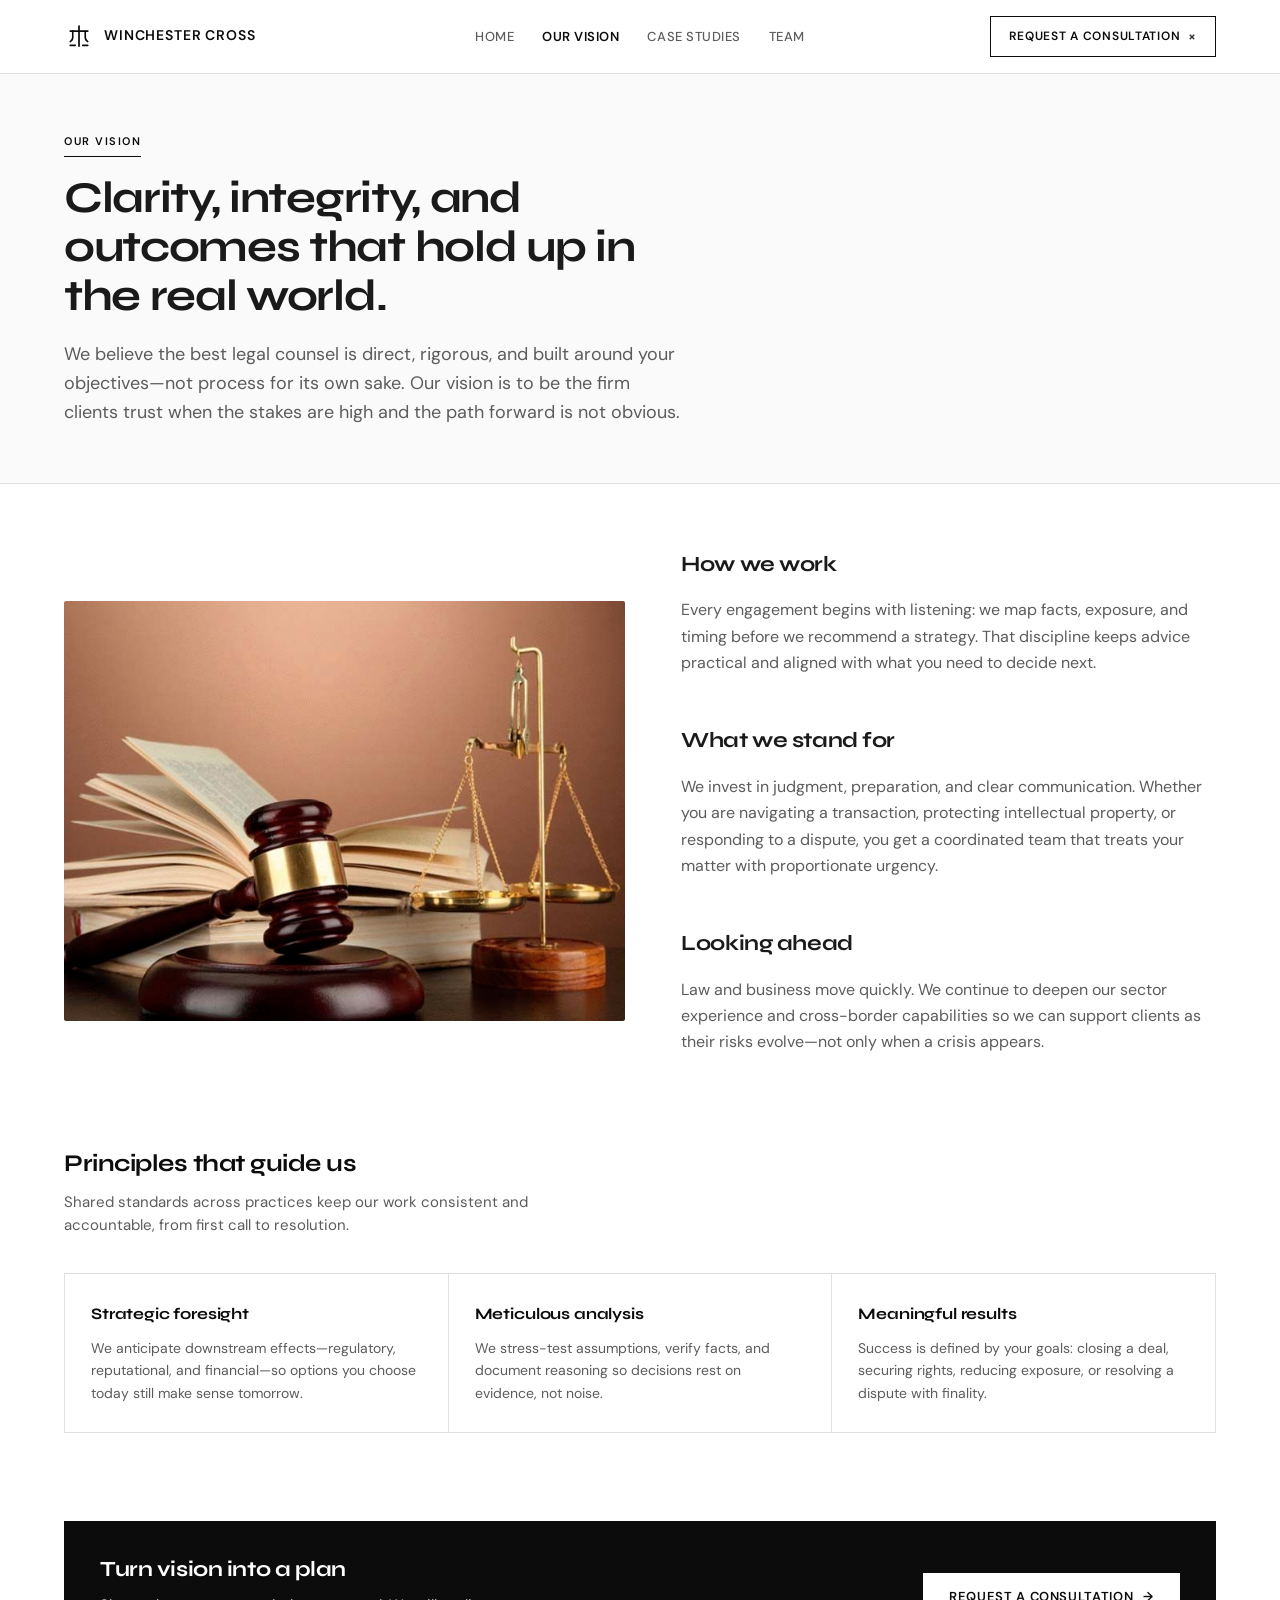
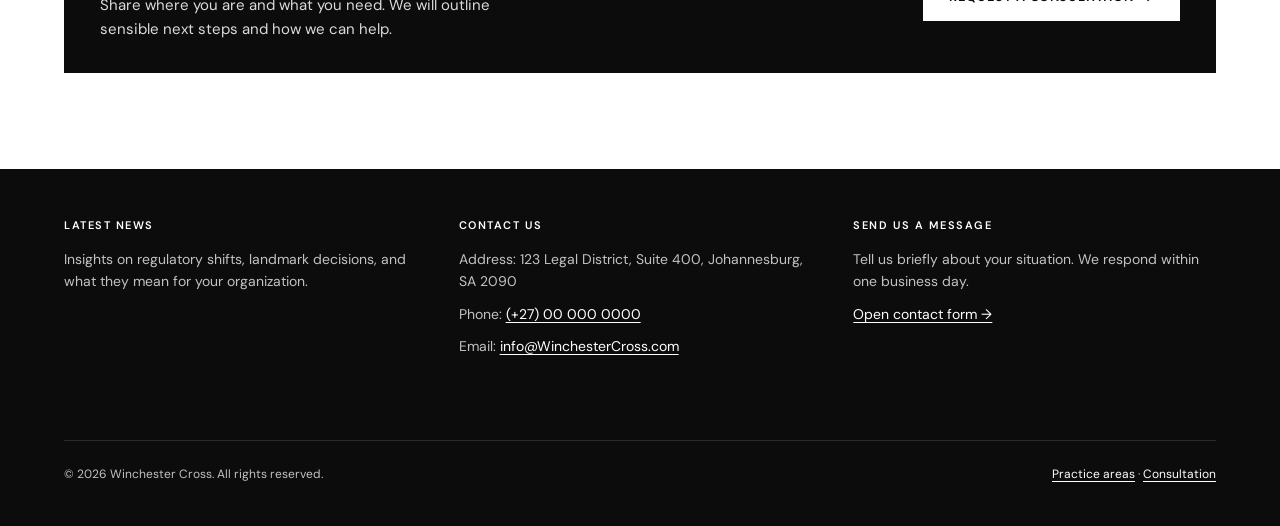
==== commit 2074742e: "initial commit" ====
--- a/about.html
+++ b/about.html
@@ -3,7 +3,7 @@
 <head>
 	<meta charset="UTF-8">
 	<meta name="viewport" content="width=device-width, initial-scale=1">
-	<title>Our Vision — Manes Winchester</title>
+	<title>Our Vision — Winchester Cross</title>
 	<link rel="preconnect" href="https://fonts.googleapis.com">
 	<link rel="preconnect" href="https://fonts.gstatic.com" crossorigin>
 	<link href="https://fonts.googleapis.com/css2?family=DM+Sans:ital,opsz,wght@0,9..40,400;0,9..40,500;0,9..40,600;0,9..40,700;1,9..40,400&family=Syne:wght@500;600;700;800&display=swap" rel="stylesheet">
@@ -12,14 +12,14 @@
 <body class="landing">
 	<header class="site-nav site-nav--inner" id="top">
 		<div class="landing-wrap">
-			<a href="index.html" class="brand-mark" aria-label="Manes Winchester home">
+			<a href="index.html" class="brand-mark" aria-label="Winchester Cross home">
 				<svg width="30" height="30" viewBox="0 0 24 24" fill="none" xmlns="http://www.w3.org/2000/svg" aria-hidden="true">
 					<path d="M12 4v16" stroke="currentColor" stroke-width="1.4" stroke-linecap="round"/>
 					<path d="M5 8h14" stroke="currentColor" stroke-width="1.4" stroke-linecap="round"/>
 					<path d="M7 8v5c0 1.5-.8 2.8-2 3.5M17 8v5c0 1.5.8 2.8 2 3.5" stroke="currentColor" stroke-width="1.3" stroke-linecap="round"/>
 					<path d="M5 19.5h4M15 19.5h4" stroke="currentColor" stroke-width="1.3" stroke-linecap="round"/>
 				</svg>
-				<span>Manes Winchester</span>
+				<span>Winchester Cross</span>
 			</a>
 			<button type="button" class="nav-toggle" id="navToggle" aria-expanded="false" aria-controls="navMenu">Menu</button>
 			<ul class="nav-links" id="navMenu" role="navigation">
@@ -99,9 +99,9 @@
 			</div>
 			<div>
 				<h4>Contact Us</h4>
-				<p><span>Address:</span> 123 Legal District, Suite 400, New York, NY 10001</p>
+				<p><span>Address:</span> 123 Legal District, Suite 400, Johannesburg, SA 2090</p>
 				<p><span>Phone:</span> <a href="tel:+1200222999">(+27) 00 000 0000</a></p>
-				<p><span>Email:</span> <a href="mailto:info@maneswinchester.com">info@maneswinchester.com</a></p>
+				<p><span>Email:</span> <a href="mailto:info@WinchesterCross.com">info@WinchesterCross.com</a></p>
 			</div>
 			<div>
 				<h4>Send Us a Message</h4>
@@ -109,7 +109,7 @@
 				<p><a href="contact.html">Open contact form →</a></p>
 			</div>
 			<div class="footer-bar">
-				<p>© 2026 Manes Winchester. All rights reserved.</p>
+				<p>© 2026 Winchester Cross. All rights reserved.</p>
 				<p><a href="practices.html">Practice areas</a> · <a href="contact.html">Consultation</a></p>
 			</div>
 		</div>
